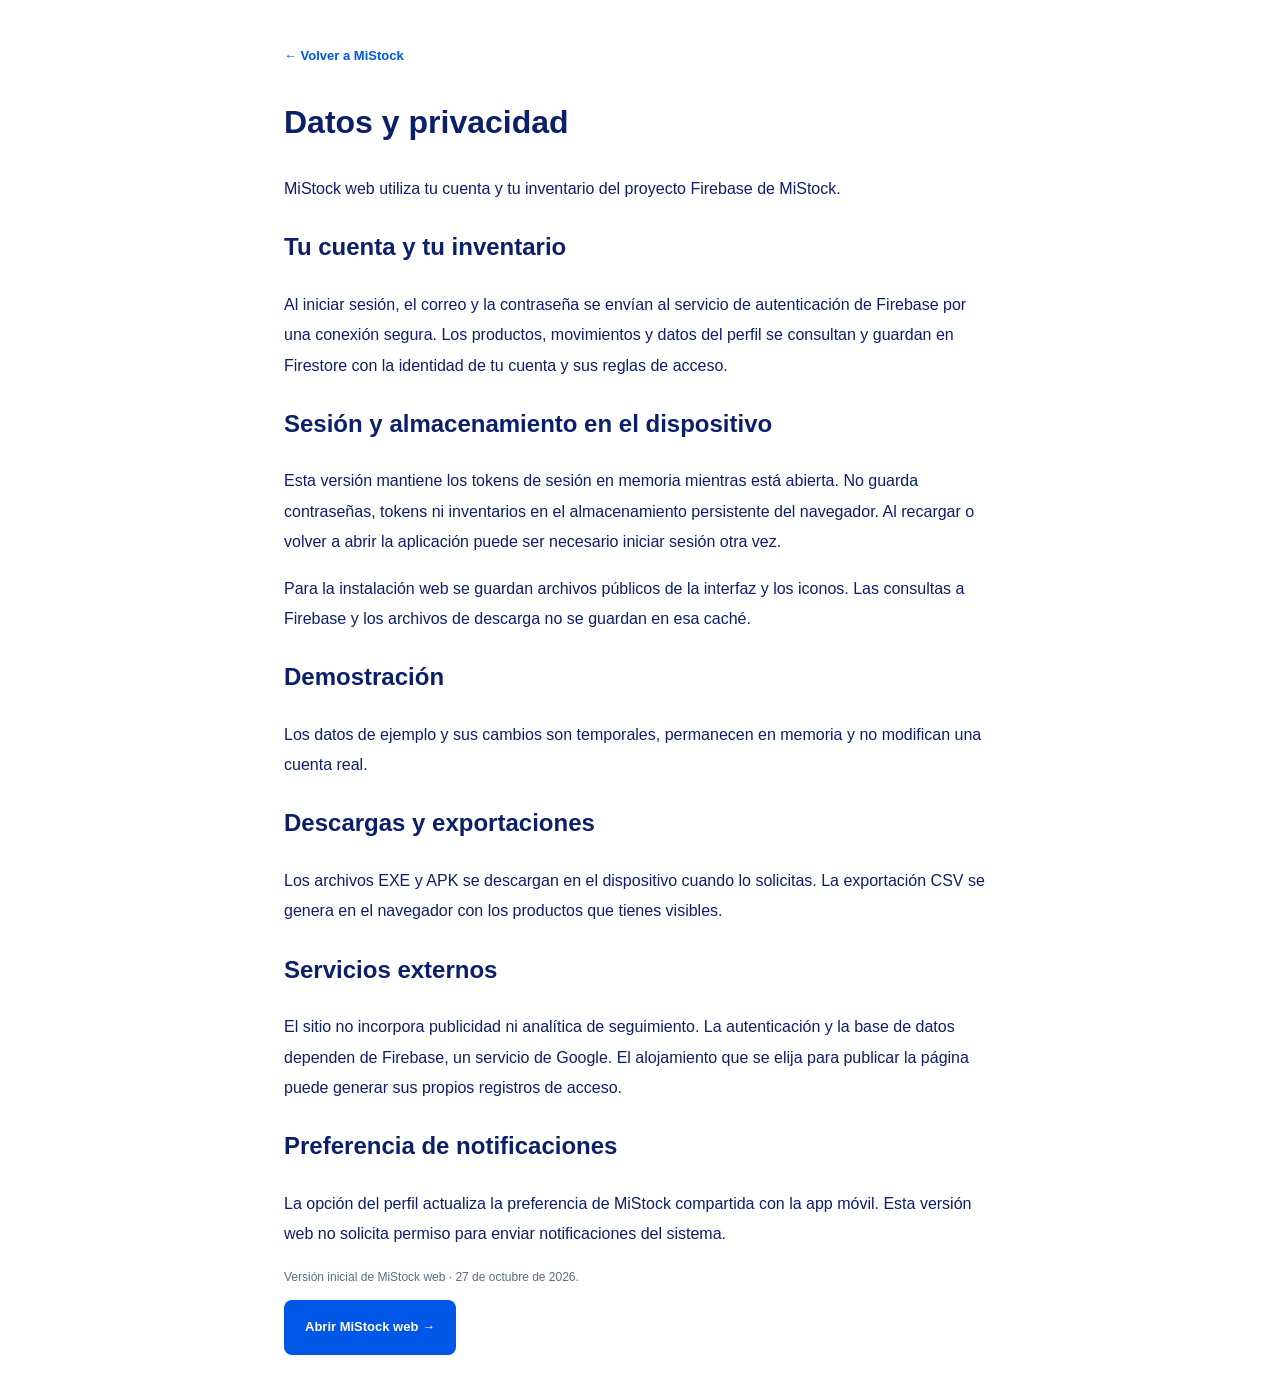
==== privacidad.html @ dd8c8325 "Publicar página de descargas y MiStock web instalable Incluye inventario, movimientos, perfil, manif" ====
<!doctype html><html lang="es"><head><meta charset="utf-8"><meta name="viewport" content="width=device-width,initial-scale=1"><title>MiStock · Datos y privacidad</title><link rel="stylesheet" href="./base.css"><link rel="icon" href="./logo.svg"></head><body><main style="max-width:760px;margin:auto;padding:40px 24px;line-height:1.9"><a class="text-link" href="./">← Volver a MiStock</a><h1>Datos y privacidad</h1><p>MiStock web utiliza tu cuenta y tu inventario del proyecto Firebase de MiStock.</p><h2>Tu cuenta y tu inventario</h2><p>Al iniciar sesión, el correo y la contraseña se envían al servicio de autenticación de Firebase por una conexión segura. Los productos, movimientos y datos del perfil se consultan y guardan en Firestore con la identidad de tu cuenta y sus reglas de acceso.</p><h2>Sesión y almacenamiento en el dispositivo</h2><p>Esta versión mantiene los tokens de sesión en memoria mientras está abierta. No guarda contraseñas, tokens ni inventarios en el almacenamiento persistente del navegador. Al recargar o volver a abrir la aplicación puede ser necesario iniciar sesión otra vez.</p><p>Para la instalación web se guardan archivos públicos de la interfaz y los iconos. Las consultas a Firebase y los archivos de descarga no se guardan en esa caché.</p><h2>Demostración</h2><p>Los datos de ejemplo y sus cambios son temporales, permanecen en memoria y no modifican una cuenta real.</p><h2>Descargas y exportaciones</h2><p>Los archivos EXE y APK se descargan en el dispositivo cuando lo solicitas. La exportación CSV se genera en el navegador con los productos que tienes visibles.</p><h2>Servicios externos</h2><p>El sitio no incorpora publicidad ni analítica de seguimiento. La autenticación y la base de datos dependen de Firebase, un servicio de Google. El alojamiento que se elija para publicar la página puede generar sus propios registros de acceso.</p><h2>Preferencia de notificaciones</h2><p>La opción del perfil actualiza la preferencia de MiStock compartida con la app móvil. Esta versión web no solicita permiso para enviar notificaciones del sistema.</p><p style="font-size:12px;color:#5b6b8c">Versión inicial de MiStock web · 27 de octubre de 2026.</p><a class="btn btn-primary" href="./app.html">Abrir MiStock web →</a></main></body></html>
---- base.css ----
:root{--blue:#0057e7;--navy:#0b1f6b;--bright:#1e88ff;--cyan:#29b6ff;--muted:#5b6b8c;--hint:#8a9bb8;--border:#d6e2f5;--ice:#f1f5fd;--green:#0e9f6e;--green-bg:#d9f5e8;--red:#e5484d;--red-bg:#ffdde0;--orange:#f59e0b}*{box-sizing:border-box}html{scroll-behavior:smooth;scroll-padding-top:24px}body{margin:0;background:#fff;color:var(--navy);font-family:Inter,ui-sans-serif,-apple-system,BlinkMacSystemFont,"Segoe UI",sans-serif;-webkit-font-smoothing:antialiased}a{color:inherit;text-decoration:none}button,input,select,textarea{font:inherit}button,a,input,select,textarea{touch-action:manipulation}button{cursor:pointer}button:disabled{cursor:wait;opacity:.55}button:focus-visible,a:focus-visible,summary:focus-visible{outline:3px solid var(--cyan);outline-offset:4px}input:focus,select:focus,textarea:focus{outline:2px solid var(--blue);outline-offset:1px}.btn{display:inline-flex;align-items:center;justify-content:center;gap:18px;border:1px solid transparent;border-radius:8px;min-height:48px;padding:14px 20px;font-size:13px;font-weight:700;text-decoration:none;cursor:pointer;transition:transform .15s,background .15s}.btn:hover{transform:translateY(-2px)}.btn-primary{background:var(--blue);color:#fff}.btn-primary:hover{background:#0436b8}.btn-dark{background:var(--navy);color:#fff}.btn-outline{background:#fff;border-color:var(--border);color:var(--navy)}.btn-white{color:var(--blue);background:white}.btn-small{min-height:42px;padding:10px 16px;font-size:12px}.text-link{font-weight:700;color:var(--blue);font-size:13px;line-height:1.8}.skip-link{position:absolute;top:-80px;left:16px;z-index:100;background:white;color:var(--navy);padding:12px;border:2px solid var(--blue)}.skip-link:focus{top:10px}section[id]{scroll-margin-top:20px}.hidden,[hidden]{display:none!important}@media(prefers-reduced-motion:reduce){html{scroll-behavior:auto}*,*:before,*:after{transition:none!important;animation:none!important}}
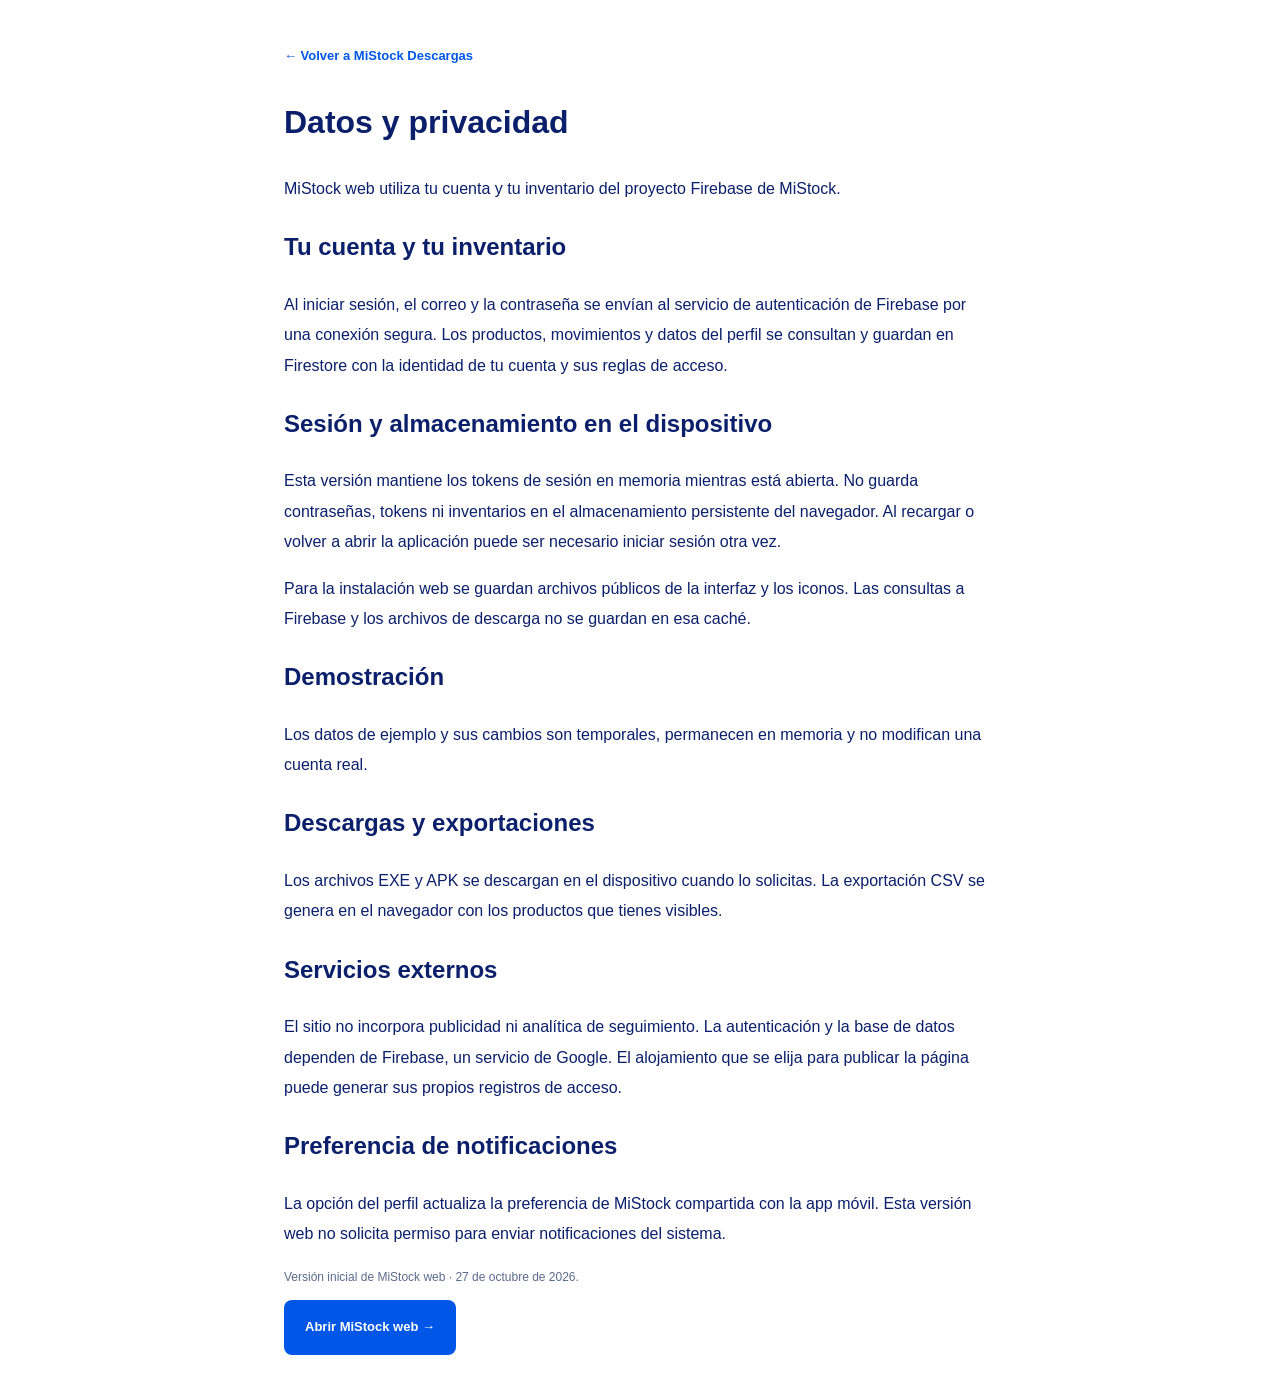
==== commit 14d3e428: "Renombrar el portal como MiStock Descargas Actualizar la identidad del centro de descargas y los enl" ====
--- a/privacidad.html
+++ b/privacidad.html
@@ -1 +1 @@
-<!doctype html><html lang="es"><head><meta charset="utf-8"><meta name="viewport" content="width=device-width,initial-scale=1"><title>MiStock · Datos y privacidad</title><link rel="stylesheet" href="./base.css"><link rel="icon" href="./logo.svg"></head><body><main style="max-width:760px;margin:auto;padding:40px 24px;line-height:1.9"><a class="text-link" href="./">← Volver a MiStock</a><h1>Datos y privacidad</h1><p>MiStock web utiliza tu cuenta y tu inventario del proyecto Firebase de MiStock.</p><h2>Tu cuenta y tu inventario</h2><p>Al iniciar sesión, el correo y la contraseña se envían al servicio de autenticación de Firebase por una conexión segura. Los productos, movimientos y datos del perfil se consultan y guardan en Firestore con la identidad de tu cuenta y sus reglas de acceso.</p><h2>Sesión y almacenamiento en el dispositivo</h2><p>Esta versión mantiene los tokens de sesión en memoria mientras está abierta. No guarda contraseñas, tokens ni inventarios en el almacenamiento persistente del navegador. Al recargar o volver a abrir la aplicación puede ser necesario iniciar sesión otra vez.</p><p>Para la instalación web se guardan archivos públicos de la interfaz y los iconos. Las consultas a Firebase y los archivos de descarga no se guardan en esa caché.</p><h2>Demostración</h2><p>Los datos de ejemplo y sus cambios son temporales, permanecen en memoria y no modifican una cuenta real.</p><h2>Descargas y exportaciones</h2><p>Los archivos EXE y APK se descargan en el dispositivo cuando lo solicitas. La exportación CSV se genera en el navegador con los productos que tienes visibles.</p><h2>Servicios externos</h2><p>El sitio no incorpora publicidad ni analítica de seguimiento. La autenticación y la base de datos dependen de Firebase, un servicio de Google. El alojamiento que se elija para publicar la página puede generar sus propios registros de acceso.</p><h2>Preferencia de notificaciones</h2><p>La opción del perfil actualiza la preferencia de MiStock compartida con la app móvil. Esta versión web no solicita permiso para enviar notificaciones del sistema.</p><p style="font-size:12px;color:#5b6b8c">Versión inicial de MiStock web · 27 de octubre de 2026.</p><a class="btn btn-primary" href="./app.html">Abrir MiStock web →</a></main></body></html>
+<!doctype html><html lang="es"><head><meta charset="utf-8"><meta name="viewport" content="width=device-width,initial-scale=1"><title>MiStock · Datos y privacidad</title><link rel="stylesheet" href="./base.css"><link rel="icon" href="./logo.svg"></head><body><main style="max-width:760px;margin:auto;padding:40px 24px;line-height:1.9"><a class="text-link" href="./">← Volver a MiStock Descargas</a><h1>Datos y privacidad</h1><p>MiStock web utiliza tu cuenta y tu inventario del proyecto Firebase de MiStock.</p><h2>Tu cuenta y tu inventario</h2><p>Al iniciar sesión, el correo y la contraseña se envían al servicio de autenticación de Firebase por una conexión segura. Los productos, movimientos y datos del perfil se consultan y guardan en Firestore con la identidad de tu cuenta y sus reglas de acceso.</p><h2>Sesión y almacenamiento en el dispositivo</h2><p>Esta versión mantiene los tokens de sesión en memoria mientras está abierta. No guarda contraseñas, tokens ni inventarios en el almacenamiento persistente del navegador. Al recargar o volver a abrir la aplicación puede ser necesario iniciar sesión otra vez.</p><p>Para la instalación web se guardan archivos públicos de la interfaz y los iconos. Las consultas a Firebase y los archivos de descarga no se guardan en esa caché.</p><h2>Demostración</h2><p>Los datos de ejemplo y sus cambios son temporales, permanecen en memoria y no modifican una cuenta real.</p><h2>Descargas y exportaciones</h2><p>Los archivos EXE y APK se descargan en el dispositivo cuando lo solicitas. La exportación CSV se genera en el navegador con los productos que tienes visibles.</p><h2>Servicios externos</h2><p>El sitio no incorpora publicidad ni analítica de seguimiento. La autenticación y la base de datos dependen de Firebase, un servicio de Google. El alojamiento que se elija para publicar la página puede generar sus propios registros de acceso.</p><h2>Preferencia de notificaciones</h2><p>La opción del perfil actualiza la preferencia de MiStock compartida con la app móvil. Esta versión web no solicita permiso para enviar notificaciones del sistema.</p><p style="font-size:12px;color:#5b6b8c">Versión inicial de MiStock web · 27 de octubre de 2026.</p><a class="btn btn-primary" href="./app.html">Abrir MiStock web →</a></main></body></html>
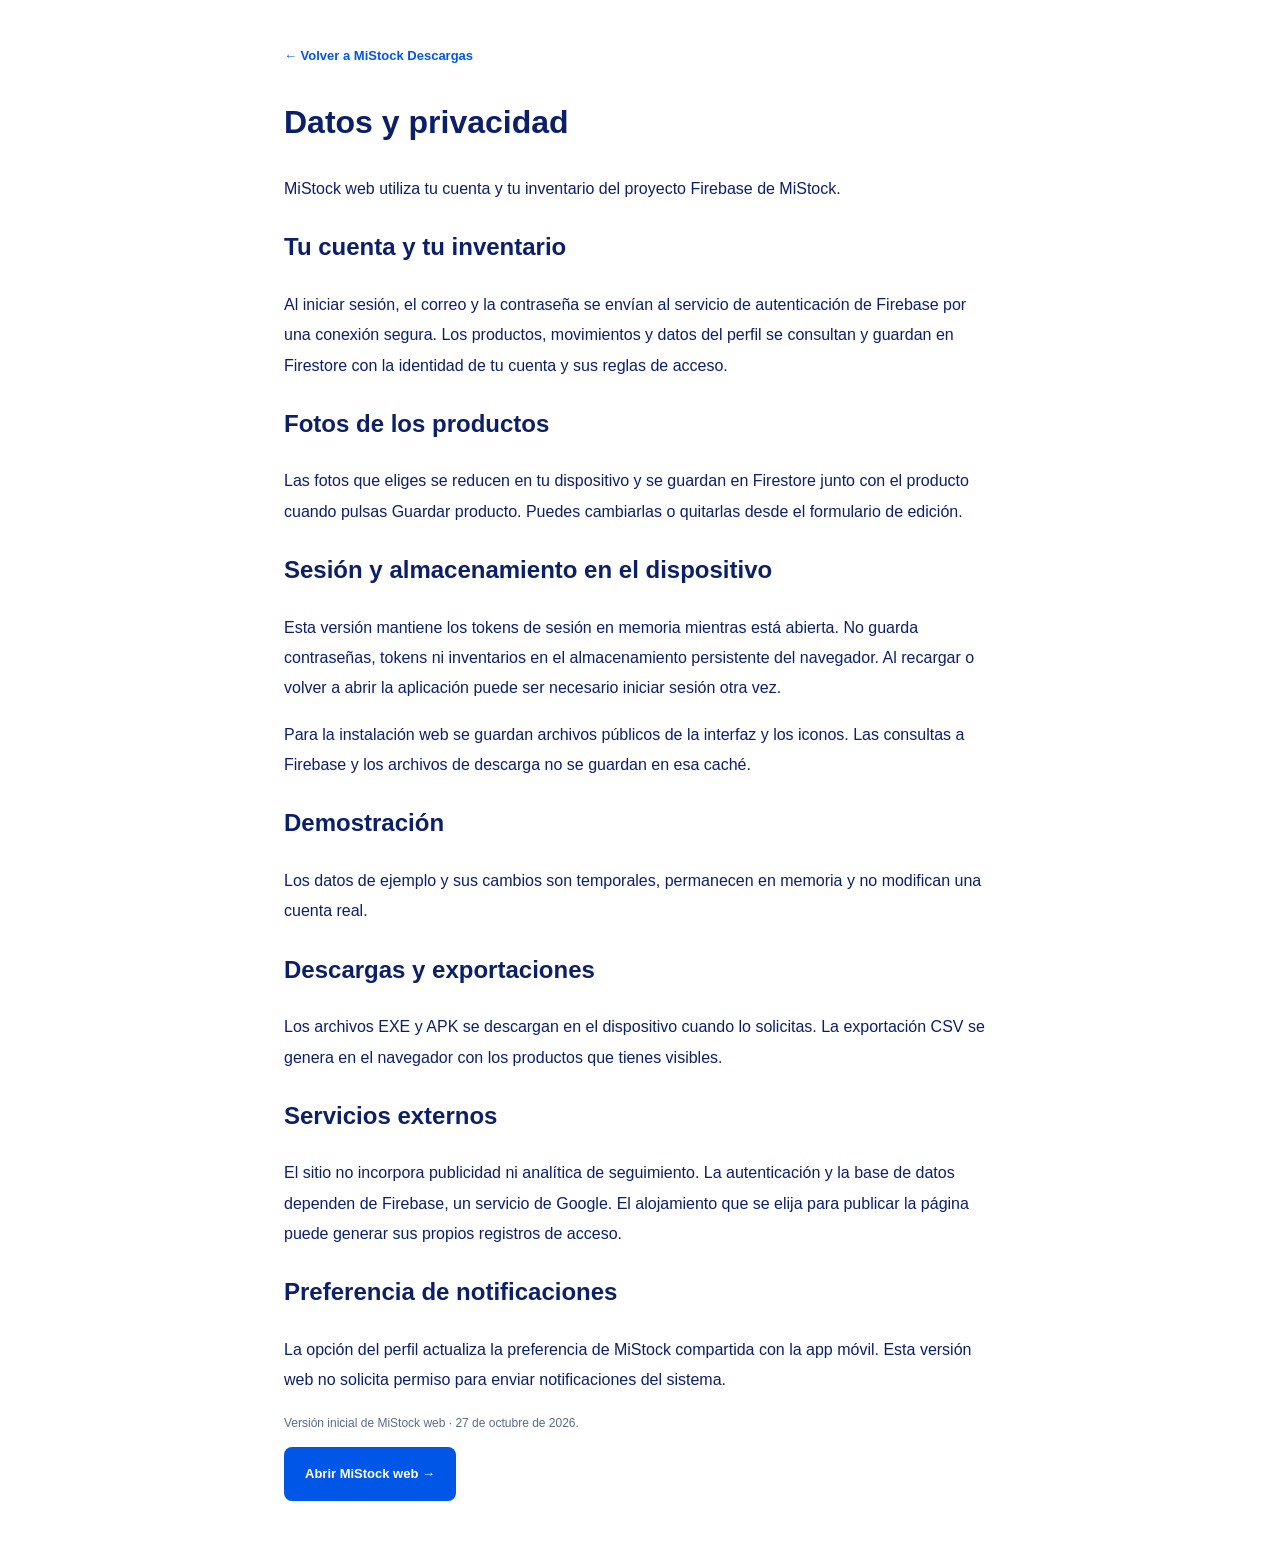
==== commit a453f328: "Publicar MiStock 1.3 con fotos de productos Actualizar los enlaces, tamaños y huellas de Windows y A" ====
--- a/privacidad.html
+++ b/privacidad.html
@@ -1 +1 @@
-<!doctype html><html lang="es"><head><meta charset="utf-8"><meta name="viewport" content="width=device-width,initial-scale=1"><title>MiStock · Datos y privacidad</title><link rel="stylesheet" href="./base.css"><link rel="icon" href="./logo.svg"></head><body><main style="max-width:760px;margin:auto;padding:40px 24px;line-height:1.9"><a class="text-link" href="./">← Volver a MiStock Descargas</a><h1>Datos y privacidad</h1><p>MiStock web utiliza tu cuenta y tu inventario del proyecto Firebase de MiStock.</p><h2>Tu cuenta y tu inventario</h2><p>Al iniciar sesión, el correo y la contraseña se envían al servicio de autenticación de Firebase por una conexión segura. Los productos, movimientos y datos del perfil se consultan y guardan en Firestore con la identidad de tu cuenta y sus reglas de acceso.</p><h2>Sesión y almacenamiento en el dispositivo</h2><p>Esta versión mantiene los tokens de sesión en memoria mientras está abierta. No guarda contraseñas, tokens ni inventarios en el almacenamiento persistente del navegador. Al recargar o volver a abrir la aplicación puede ser necesario iniciar sesión otra vez.</p><p>Para la instalación web se guardan archivos públicos de la interfaz y los iconos. Las consultas a Firebase y los archivos de descarga no se guardan en esa caché.</p><h2>Demostración</h2><p>Los datos de ejemplo y sus cambios son temporales, permanecen en memoria y no modifican una cuenta real.</p><h2>Descargas y exportaciones</h2><p>Los archivos EXE y APK se descargan en el dispositivo cuando lo solicitas. La exportación CSV se genera en el navegador con los productos que tienes visibles.</p><h2>Servicios externos</h2><p>El sitio no incorpora publicidad ni analítica de seguimiento. La autenticación y la base de datos dependen de Firebase, un servicio de Google. El alojamiento que se elija para publicar la página puede generar sus propios registros de acceso.</p><h2>Preferencia de notificaciones</h2><p>La opción del perfil actualiza la preferencia de MiStock compartida con la app móvil. Esta versión web no solicita permiso para enviar notificaciones del sistema.</p><p style="font-size:12px;color:#5b6b8c">Versión inicial de MiStock web · 27 de octubre de 2026.</p><a class="btn btn-primary" href="./app.html">Abrir MiStock web →</a></main></body></html>
+<!doctype html><html lang="es"><head><meta charset="utf-8"><meta name="viewport" content="width=device-width,initial-scale=1"><title>MiStock · Datos y privacidad</title><link rel="stylesheet" href="./base.css"><link rel="icon" href="./logo.svg"></head><body><main style="max-width:760px;margin:auto;padding:40px 24px;line-height:1.9"><a class="text-link" href="./">← Volver a MiStock Descargas</a><h1>Datos y privacidad</h1><p>MiStock web utiliza tu cuenta y tu inventario del proyecto Firebase de MiStock.</p><h2>Tu cuenta y tu inventario</h2><p>Al iniciar sesión, el correo y la contraseña se envían al servicio de autenticación de Firebase por una conexión segura. Los productos, movimientos y datos del perfil se consultan y guardan en Firestore con la identidad de tu cuenta y sus reglas de acceso.</p><h2>Fotos de los productos</h2><p>Las fotos que eliges se reducen en tu dispositivo y se guardan en Firestore junto con el producto cuando pulsas Guardar producto. Puedes cambiarlas o quitarlas desde el formulario de edición.</p><h2>Sesión y almacenamiento en el dispositivo</h2><p>Esta versión mantiene los tokens de sesión en memoria mientras está abierta. No guarda contraseñas, tokens ni inventarios en el almacenamiento persistente del navegador. Al recargar o volver a abrir la aplicación puede ser necesario iniciar sesión otra vez.</p><p>Para la instalación web se guardan archivos públicos de la interfaz y los iconos. Las consultas a Firebase y los archivos de descarga no se guardan en esa caché.</p><h2>Demostración</h2><p>Los datos de ejemplo y sus cambios son temporales, permanecen en memoria y no modifican una cuenta real.</p><h2>Descargas y exportaciones</h2><p>Los archivos EXE y APK se descargan en el dispositivo cuando lo solicitas. La exportación CSV se genera en el navegador con los productos que tienes visibles.</p><h2>Servicios externos</h2><p>El sitio no incorpora publicidad ni analítica de seguimiento. La autenticación y la base de datos dependen de Firebase, un servicio de Google. El alojamiento que se elija para publicar la página puede generar sus propios registros de acceso.</p><h2>Preferencia de notificaciones</h2><p>La opción del perfil actualiza la preferencia de MiStock compartida con la app móvil. Esta versión web no solicita permiso para enviar notificaciones del sistema.</p><p style="font-size:12px;color:#5b6b8c">Versión inicial de MiStock web · 27 de octubre de 2026.</p><a class="btn btn-primary" href="https://davjstudio.github.io/mistock/">Abrir MiStock web →</a></main></body></html>
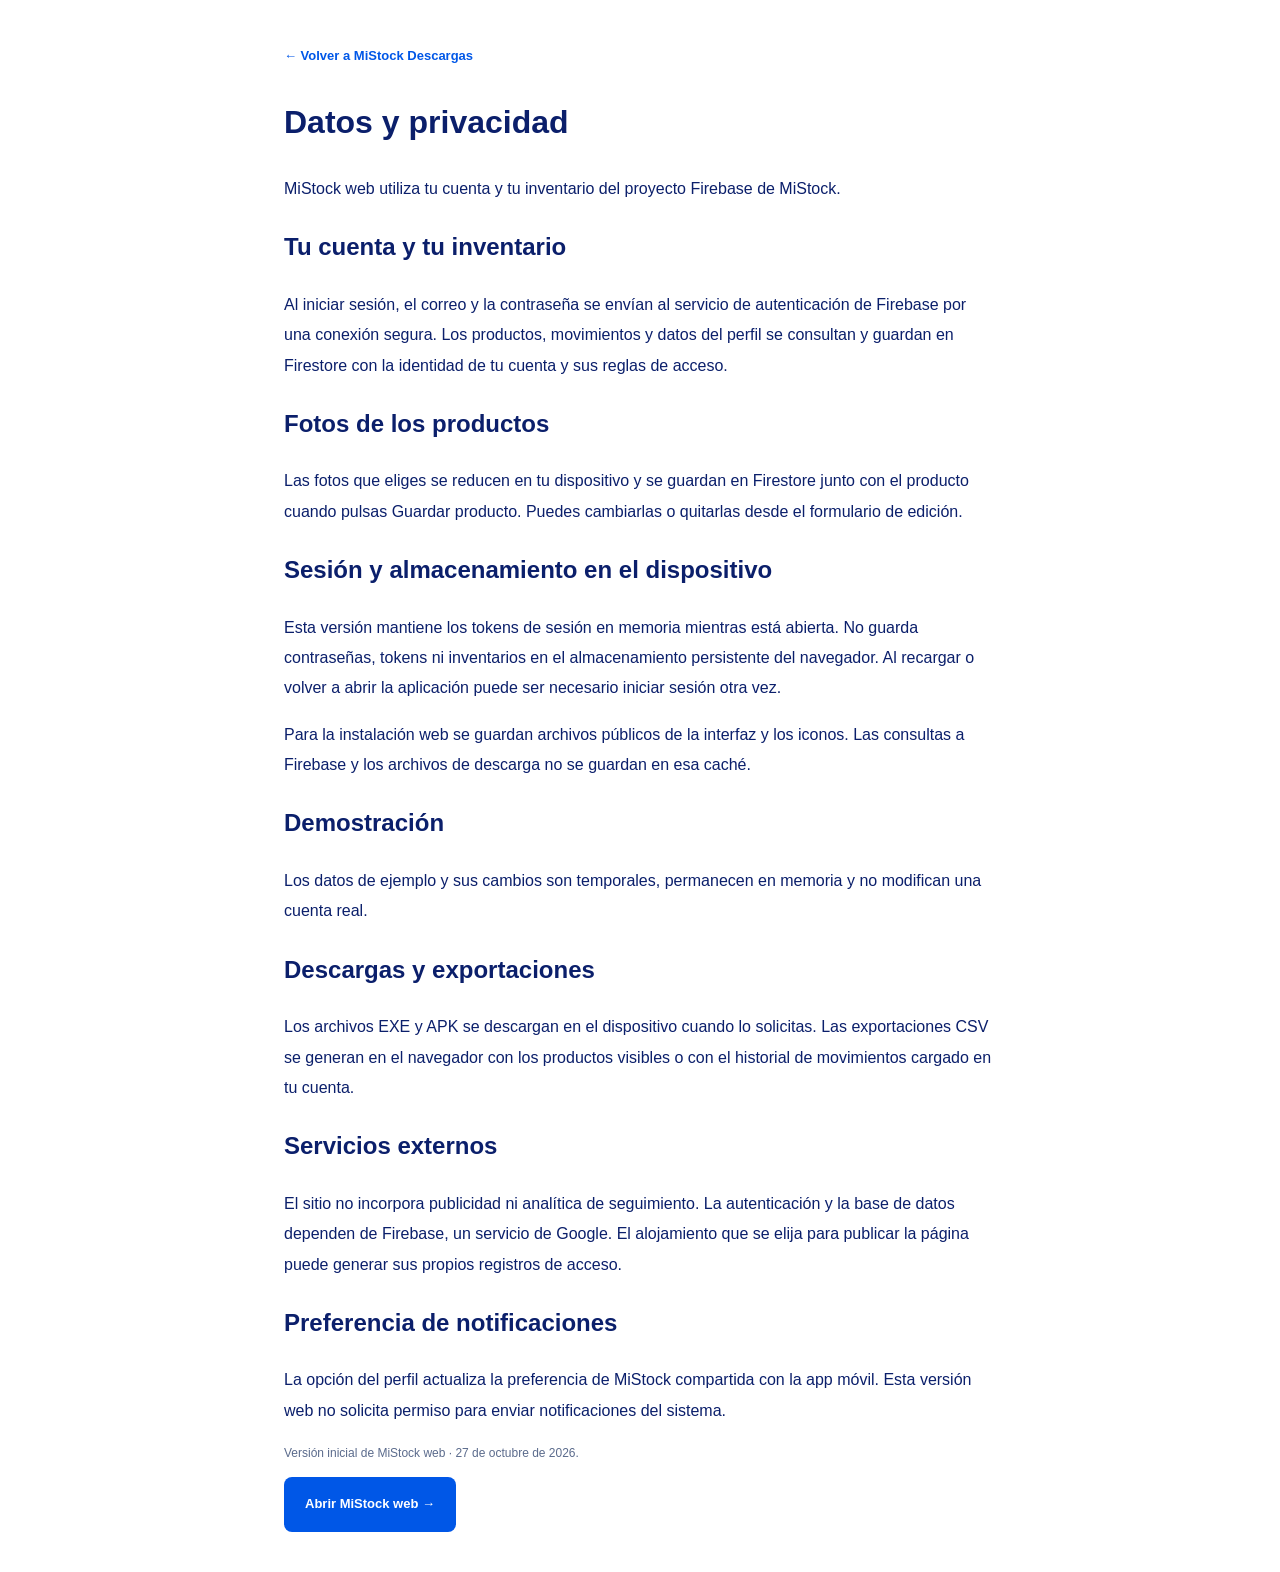
==== commit ff8bd1e1: "Enlazar los planes de MiStock desde Descargas" ====
--- a/privacidad.html
+++ b/privacidad.html
@@ -1 +1 @@
-<!doctype html><html lang="es"><head><meta charset="utf-8"><meta name="viewport" content="width=device-width,initial-scale=1"><title>MiStock · Datos y privacidad</title><link rel="stylesheet" href="./base.css"><link rel="icon" href="./logo.svg"></head><body><main style="max-width:760px;margin:auto;padding:40px 24px;line-height:1.9"><a class="text-link" href="./">← Volver a MiStock Descargas</a><h1>Datos y privacidad</h1><p>MiStock web utiliza tu cuenta y tu inventario del proyecto Firebase de MiStock.</p><h2>Tu cuenta y tu inventario</h2><p>Al iniciar sesión, el correo y la contraseña se envían al servicio de autenticación de Firebase por una conexión segura. Los productos, movimientos y datos del perfil se consultan y guardan en Firestore con la identidad de tu cuenta y sus reglas de acceso.</p><h2>Fotos de los productos</h2><p>Las fotos que eliges se reducen en tu dispositivo y se guardan en Firestore junto con el producto cuando pulsas Guardar producto. Puedes cambiarlas o quitarlas desde el formulario de edición.</p><h2>Sesión y almacenamiento en el dispositivo</h2><p>Esta versión mantiene los tokens de sesión en memoria mientras está abierta. No guarda contraseñas, tokens ni inventarios en el almacenamiento persistente del navegador. Al recargar o volver a abrir la aplicación puede ser necesario iniciar sesión otra vez.</p><p>Para la instalación web se guardan archivos públicos de la interfaz y los iconos. Las consultas a Firebase y los archivos de descarga no se guardan en esa caché.</p><h2>Demostración</h2><p>Los datos de ejemplo y sus cambios son temporales, permanecen en memoria y no modifican una cuenta real.</p><h2>Descargas y exportaciones</h2><p>Los archivos EXE y APK se descargan en el dispositivo cuando lo solicitas. La exportación CSV se genera en el navegador con los productos que tienes visibles.</p><h2>Servicios externos</h2><p>El sitio no incorpora publicidad ni analítica de seguimiento. La autenticación y la base de datos dependen de Firebase, un servicio de Google. El alojamiento que se elija para publicar la página puede generar sus propios registros de acceso.</p><h2>Preferencia de notificaciones</h2><p>La opción del perfil actualiza la preferencia de MiStock compartida con la app móvil. Esta versión web no solicita permiso para enviar notificaciones del sistema.</p><p style="font-size:12px;color:#5b6b8c">Versión inicial de MiStock web · 27 de octubre de 2026.</p><a class="btn btn-primary" href="https://davjstudio.github.io/mistock/">Abrir MiStock web →</a></main></body></html>
+<!doctype html><html lang="es"><head><meta charset="utf-8"><meta name="viewport" content="width=device-width,initial-scale=1"><title>MiStock · Datos y privacidad</title><link rel="stylesheet" href="./base.css"><link rel="icon" href="./logo.svg"></head><body><main style="max-width:760px;margin:auto;padding:40px 24px;line-height:1.9"><a class="text-link" href="./">← Volver a MiStock Descargas</a><h1>Datos y privacidad</h1><p>MiStock web utiliza tu cuenta y tu inventario del proyecto Firebase de MiStock.</p><h2>Tu cuenta y tu inventario</h2><p>Al iniciar sesión, el correo y la contraseña se envían al servicio de autenticación de Firebase por una conexión segura. Los productos, movimientos y datos del perfil se consultan y guardan en Firestore con la identidad de tu cuenta y sus reglas de acceso.</p><h2>Fotos de los productos</h2><p>Las fotos que eliges se reducen en tu dispositivo y se guardan en Firestore junto con el producto cuando pulsas Guardar producto. Puedes cambiarlas o quitarlas desde el formulario de edición.</p><h2>Sesión y almacenamiento en el dispositivo</h2><p>Esta versión mantiene los tokens de sesión en memoria mientras está abierta. No guarda contraseñas, tokens ni inventarios en el almacenamiento persistente del navegador. Al recargar o volver a abrir la aplicación puede ser necesario iniciar sesión otra vez.</p><p>Para la instalación web se guardan archivos públicos de la interfaz y los iconos. Las consultas a Firebase y los archivos de descarga no se guardan en esa caché.</p><h2>Demostración</h2><p>Los datos de ejemplo y sus cambios son temporales, permanecen en memoria y no modifican una cuenta real.</p><h2>Descargas y exportaciones</h2><p>Los archivos EXE y APK se descargan en el dispositivo cuando lo solicitas. Las exportaciones CSV se generan en el navegador con los productos visibles o con el historial de movimientos cargado en tu cuenta.</p><h2>Servicios externos</h2><p>El sitio no incorpora publicidad ni analítica de seguimiento. La autenticación y la base de datos dependen de Firebase, un servicio de Google. El alojamiento que se elija para publicar la página puede generar sus propios registros de acceso.</p><h2>Preferencia de notificaciones</h2><p>La opción del perfil actualiza la preferencia de MiStock compartida con la app móvil. Esta versión web no solicita permiso para enviar notificaciones del sistema.</p><p style="font-size:12px;color:#5b6b8c">Versión inicial de MiStock web · 27 de octubre de 2026.</p><a class="btn btn-primary" href="https://davjstudio.github.io/mistock/">Abrir MiStock web →</a></main></body></html>
